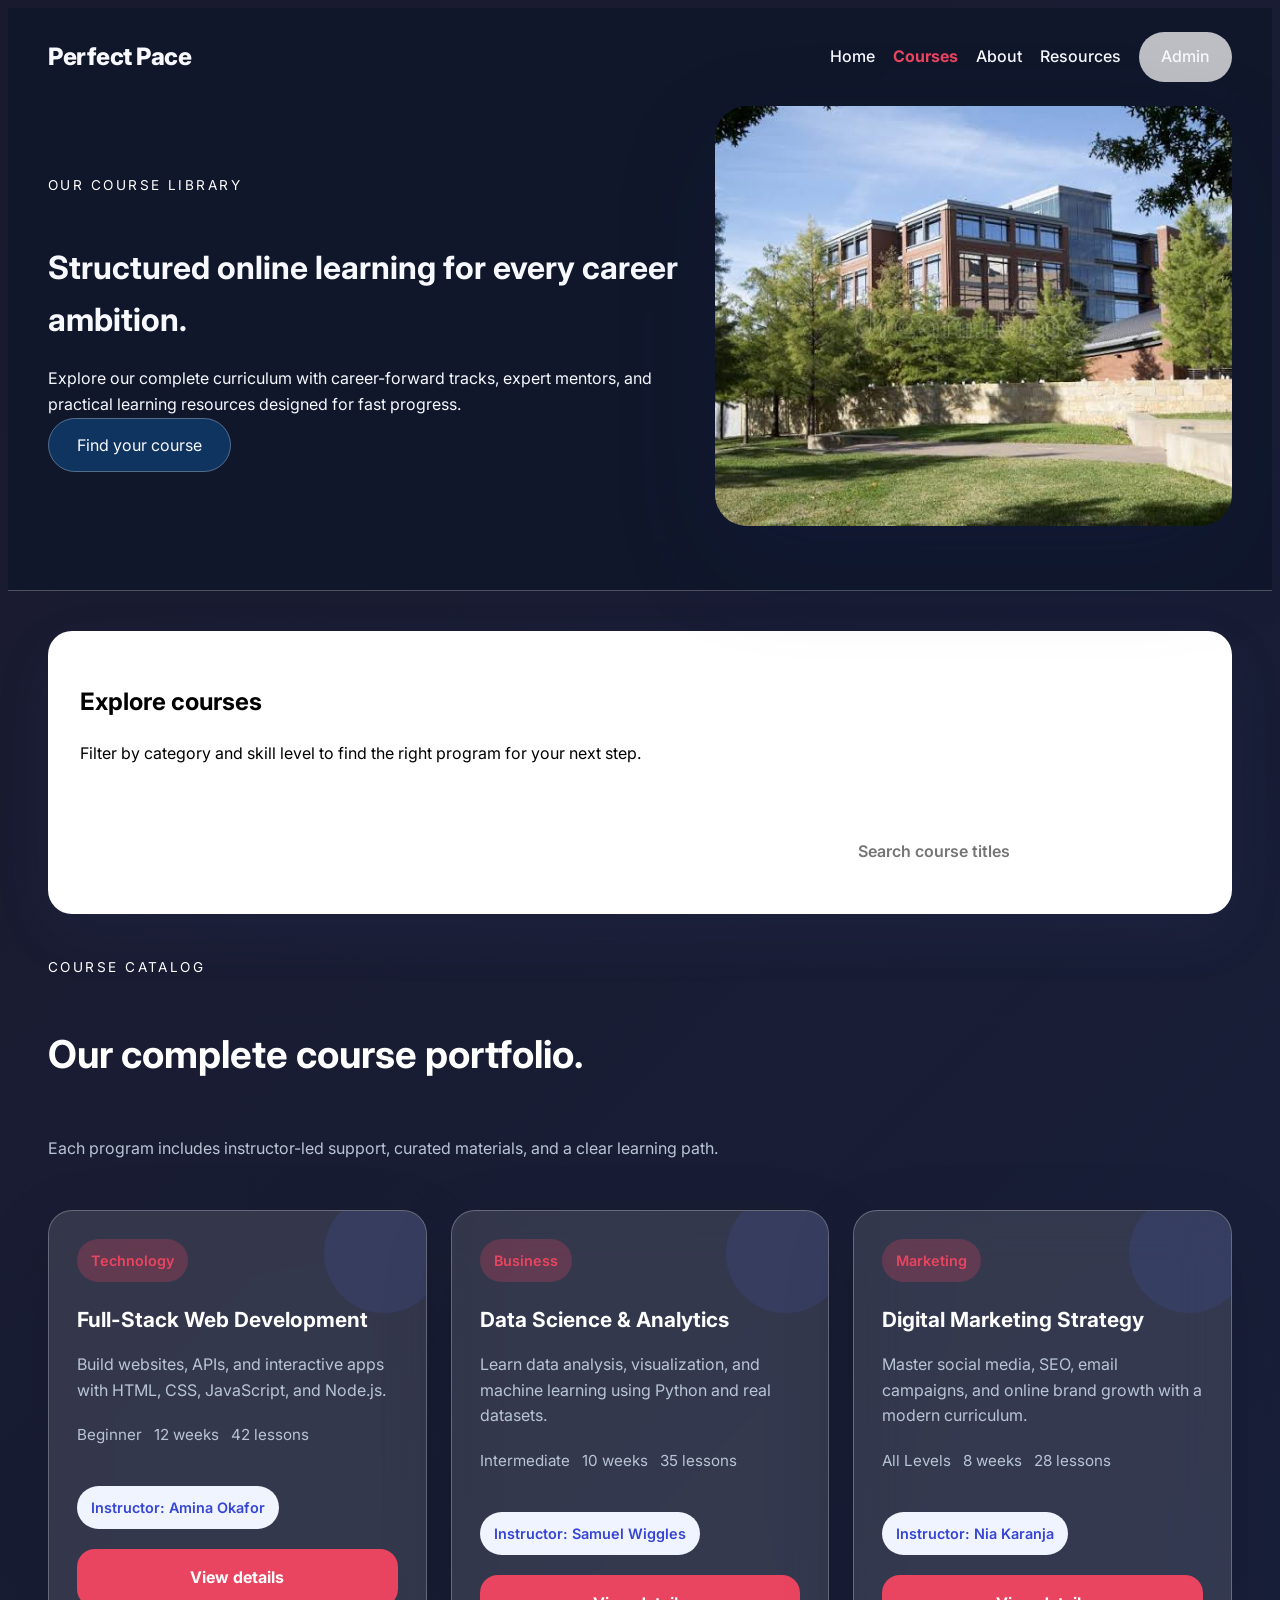
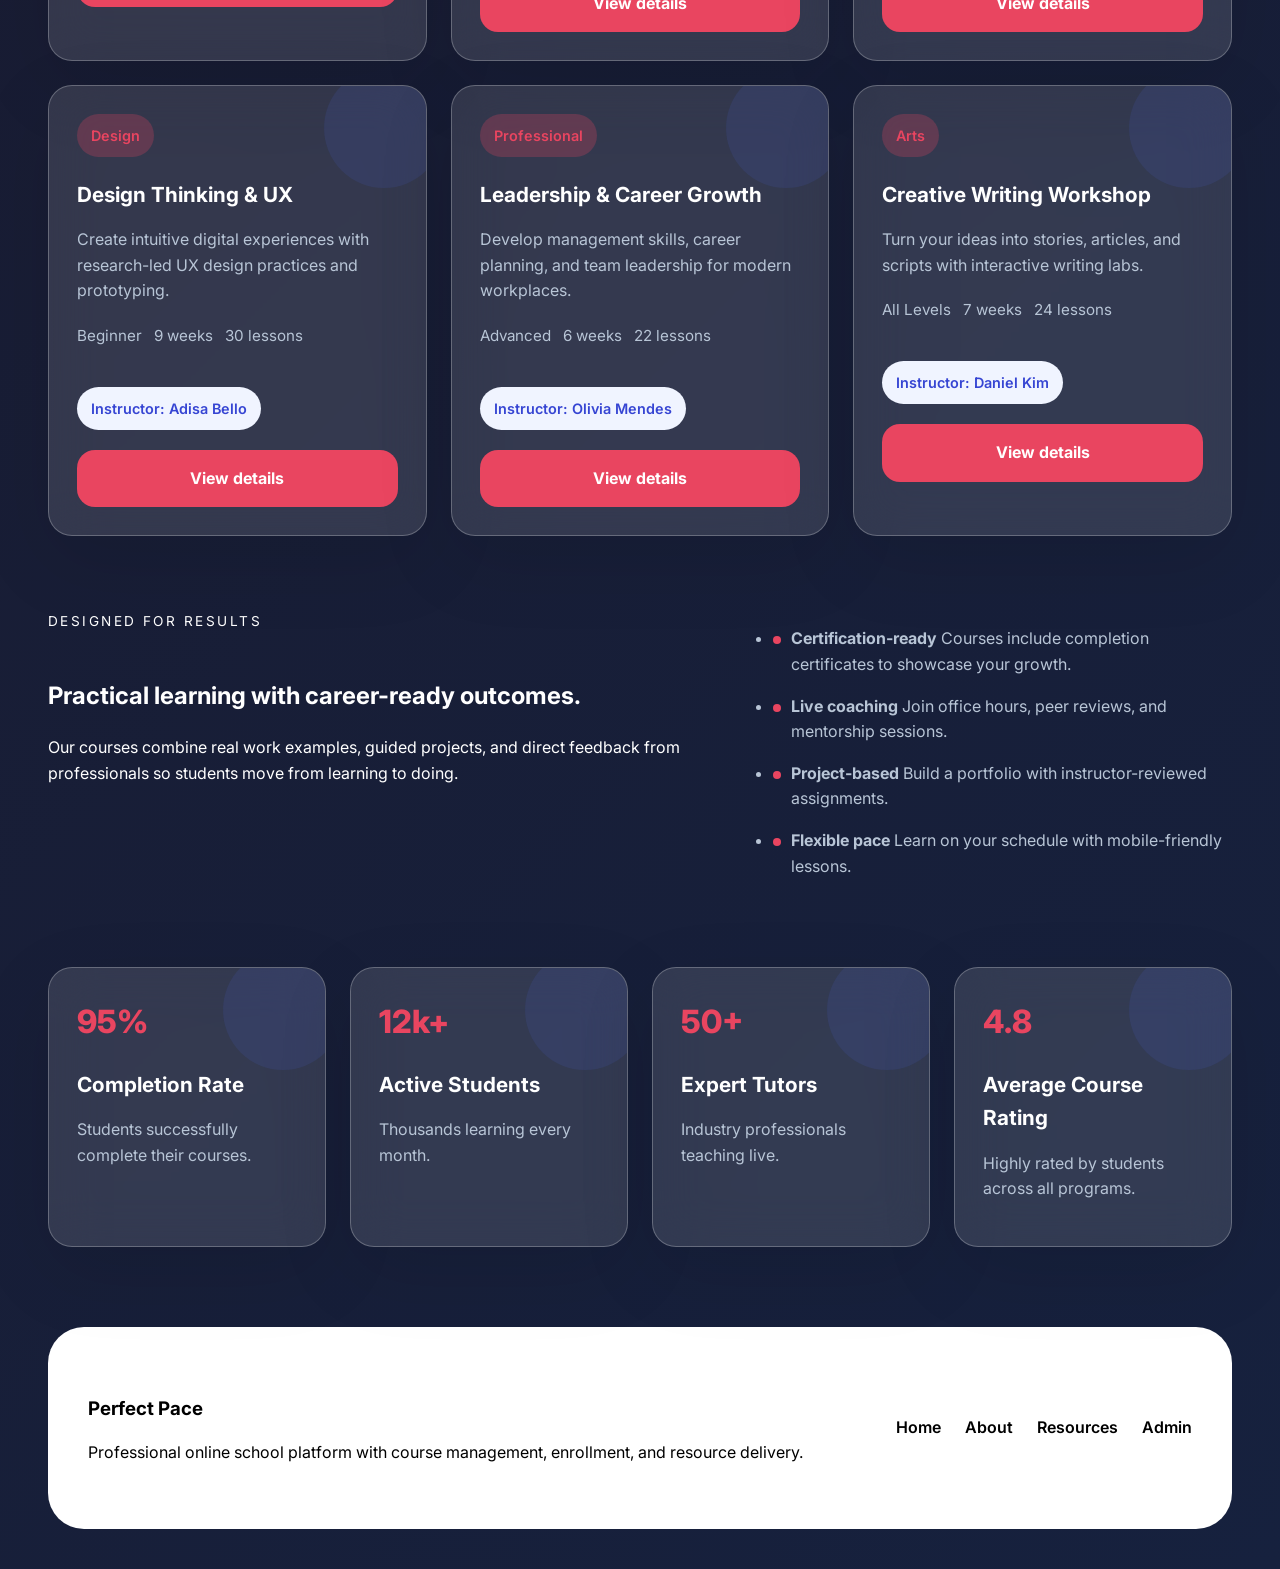
==== courses.html @ ea029daa "feat: modified html" ====
<!DOCTYPE html>
<html lang="en">
<head>
  <meta charset="UTF-8">
  <meta name="viewport" content="width=device-width, initial-scale=1.0">
  <title>Courses — Perfect Pace Online School</title>
  <link rel="stylesheet" href="styles.css">
  <link rel="preconnect" href="https://fonts.googleapis.com">
  <link rel="preconnect" href="https://fonts.gstatic.com" crossorigin>
  <link href="https://fonts.googleapis.com/css2?family=Inter:wght@400;500;600;700;800&display=swap" rel="stylesheet">
  <link rel="stylesheet" href="https://cdnjs.cloudflare.com/ajax/libs/font-awesome/6.7.2/css/all.min.css">
</head>
<body>
  <header class="page-header page-header-light">
    <div class="topbar">
      <div class="brand"><a href="index.html">Perfect Pace</a></div>
      <nav class="main-nav">
        <a href="index.html">Home</a>
        <a href="courses.html" class="active">Courses</a>
        <a href="about.html">About</a>
        <a href="resources.html">Resources</a>
        <a class="button button-secondary" href="admin.html">Admin</a>
      </nav>
      <button class="menu-toggle" id="menuToggle" aria-label="Menu"><i class="fa-solid fa-bars"></i></button>
    </div>

    <div class="page-hero">
      <div>
        <span class="eyebrow">Our course library</span>
        <h1>Structured online learning for every career ambition.</h1>
        <p>Explore our complete curriculum with career-forward tracks, expert mentors, and practical learning resources designed for fast progress.</p>
        <a class="button button-primary" href="#courseFilters">Find your course</a>
      </div>
      <div class="hero-image-block">
        <img src="images/ambience 2.jpg" alt="Students collaborating in online learning" loading="lazy">
      </div>
    </div>
  </header>

  <main class="page-content">
    <section class="course-panel" id="courseFilters">
      <div class="filter-card">
        <h2>Explore courses</h2>
        <p>Filter by category and skill level to find the right program for your next step.</p>
        <div class="course-filter-grid">
          <label>
            Category
            <select id="filterCategory">
              <option value="all">All categories</option>
            </select>
          </label>
          <label>
            Level
            <select id="filterLevel">
              <option value="all">All levels</option>
            </select>
          </label>
          <label>
            Search
            <input type="search" id="filterSearch" placeholder="Search course titles">
          </label>
        </div>
      </div>
    </section>

    <section class="section-cards">
      <div class="section-heading">
        <div>
          <span class="eyebrow">Course Catalog</span>
          <h2>Our complete course portfolio.</h2>
        </div>
        <p>Each program includes instructor-led support, curated materials, and a clear learning path.</p>
      </div>
      <div class="course-grid" id="coursesPageList"></div>
    </section>

    <section class="section-feature feature-cta">
      <div class="feature-copy">
        <span class="eyebrow">Designed for results</span>
        <h2>Practical learning with career-ready outcomes.</h2>
        <p>Our courses combine real work examples, guided projects, and direct feedback from professionals so students move from learning to doing.</p>
      </div>
      <div class="feature-panel">
        <ul class="feature-list">
          <li><strong>Certification-ready</strong> Courses include completion certificates to showcase your growth.</li>
          <li><strong>Live coaching</strong> Join office hours, peer reviews, and mentorship sessions.</li>
          <li><strong>Project-based</strong> Build a portfolio with instructor-reviewed assignments.</li>
          <li><strong>Flexible pace</strong> Learn on your schedule with mobile-friendly lessons.</li>
        </ul>
      </div>
    </section>

    <section class="section-stats">
      <div class="stats-grid">
   <div class="stat-card">
      <span>95%</span>
      <h3>Completion Rate</h3>
      <p>Students successfully complete their courses.</p>
   </div>

   <div class="stat-card">
      <span>12k+</span>
      <h3>Active Students</h3>
      <p>Thousands learning every month.</p>
   </div>

   <div class="stat-card">
      <span>50+</span>
      <h3>Expert Tutors</h3>
      <p>Industry professionals teaching live.</p>
   </div>

   <div class="stat-card">
   <span>4.8</span>
   <h3>Average Course Rating</h3>
   <p>Highly rated by students across all programs.</p>
</div>
</div>
    </section>
  </main>

  <footer class="site-footer page-footer">
    <div>
      <h3>Perfect Pace</h3>
      <p>Professional online school platform with course management, enrollment, and resource delivery.</p>
    </div>
    <div class="footer-links">
      <a href="index.html">Home</a>
      <a href="about.html">About</a>
      <a href="resources.html">Resources</a>
      <a href="admin.html">Admin</a>
    </div>
  </footer>

  <script src="script.js"></script>
</body>
</html>
---- styles.css ----
﻿:root {
  color-scheme: light;
  --bg: linear-gradient(135deg, #1a1a2e 0%, #16213e 100%);
  --surface: rgba(255, 255, 255, 0.12);
  --surface-alt: rgba(255, 255, 255, 0.08);
  --text: #ffffff;
  --muted: #b8c5d6;
  --primary: #e94560;
  --secondary: #0f3460;
  --accent: #e6a23c;
  --border: rgba(255, 255, 255, 0.25);
  --radius: 24px;
  --glass-blur: blur(24px);
}

* {
  margin: 1;
  padding: 0;
  box-sizing: border-box;
}

html {
  scroll-behavior: smooth;
}

body {
  font-family: 'Inter', sans-serif;
  background: var(--bg);
  color: var(--text);
  line-height: 1.6;
  min-height: 100vh;
}

a {
  color: inherit;
  text-decoration: none;
}

img {
  max-width: 100%;
  display: block;
}

button,
input,
select,
textarea {
  font: inherit;
}

button {
  border: none;
  cursor: pointer;
}

button:focus,
input:focus,
select:focus,
textarea:focus {
  outline: 3px solid rgba(78, 109, 255, 0.25);
  outline-offset: 2px;
}

.site-header {
  padding: 32px 40px 0;
  position: relative;
  background: rgba(15, 23, 42, 0.8);
  backdrop-filter: var(--glass-blur);
  border-bottom: 1px solid var(--border);
  color: #fff;
}

.topbar {
  display: flex;
  align-items: center;
  justify-content: space-between;
  gap: 24px;
}

.brand {
  font-size: 1.5rem;
  font-weight: 800;
  letter-spacing: -.02em;
}

.main-nav {
  display: flex;
  flex-wrap: wrap;
  gap: 18px;
  align-items: center;
}

.main-nav a {
  color: rgba(255, 255, 255, 0.9);
  font-weight: 500;
}

.button-secondary,
.button-primary,
.button-ghost {
  border-radius: 999px;
  transition: transform 0.2s ease, background-color 0.2s ease, color 0.2s ease;
}

.button-secondary {
  background: rgba(255, 255, 255, 0.15);
  color: #fff;
  padding: 12px 22px;
}

.button-secondary:hover {
  transform: translateY(-1px);
  background: rgba(255, 255, 255, 0.25);
}

.menu-toggle {
  display: none;
  background: rgba(255, 255, 255, 0.16);
  color: white;
  width: 48px;
  height: 48px;
  border-radius: 16px;
}

.hero {
  display: grid;
  grid-template-columns: 1.2fr 0.8fr;
  gap: 32px;
  align-items: center;
  padding: 72px 0 64px;
}

.hero-copy {
  max-width: 600px;
}

.eyebrow {
  display: inline-flex;
  align-items: center;
  gap: 10px;
  margin-bottom: 24px;
  font-size: 0.85rem;
  text-transform: uppercase;
  letter-spacing: 0.18em;
  color: white;
}

.hero-copy h1 {
  font-size: clamp(2.75rem, 5vw, 4.5rem);
  line-height: 1.05;
  margin-bottom: 24px;
  max-width: 12ch;
}

.hero-copy p {
  font-size: 1rem;
  max-width: 38rem;
  color: rgba(255, 255, 255, 0.9);
  margin-bottom: 32px;
}

.hero-actions {
  display: flex;
  flex-wrap: wrap;
  gap: 16px;
}

.button-primary {
    background-color: #0f3460;
  border: 1px solid rgba(255, 255, 255, 0.28);
  color: #fff;
  padding: 16px 28px;
}

.button-primary:hover {
  transform: translateY(-2px);
}

.button-ghost { 
    background-color: #0f3460;
  border: 1px solid rgba(255, 255, 255, 0.28);
  color: #fff;
  padding: 16px 28px;
}

.button-ghost:hover {
  background: rgba(255, 255, 255, 0.08);
}

.hero-panel {
  display: grid;
  gap: 20px;
}

.hero-card {
  padding: 26px;
  border-radius: var(--radius);
  background: rgba(255, 255, 255, 0.14);
  backdrop-filter: blur(12px);
  box-shadow: 0 24px 80px rgba(15, 23, 63, 0.2);
}

.hero-card-icon {
  width: 54px;
  height: 54px;
  display: grid;
  place-items: center;
  background: rgba(255, 255, 255, 0.16);
  border-radius: 18px;
  margin-bottom: 20px;
}

.hero-card h3 {
  margin-bottom: 10px;
  font-size: 1.1rem;
}

.hero-card p {
  color: rgba(255, 255, 255, 0.86);
}

main {
  padding: 64px 40px 80px;
}

.section-intro,
.section-cards,
.section-feature,
.section-testimonials,
.section-enroll {
  margin-bottom: 72px;
}

.section-heading {
  display: grid;
  gap: 14px;
  margin-bottom: 32px;
}

.section-heading h2 {
  font-size: clamp(2.15rem, 3vw, 2.8rem);
  line-height: 1.05;
}

.section-heading p {
  max-width: 70ch;
  color: var(--muted);
}

.stats-grid,
.course-grid,
.resource-grid,
.testimonial-grid {
  display: grid;
  gap: 24px;
}

.stats-grid {
  display: grid;
  grid-template-columns: repeat(auto-fit, minmax(220px, 1fr));
  gap: 24px;
  margin-top: 36px;
  align-items: stretch;
}

.stat-card {
  background: var(--surface);
  border-radius: var(--radius);
  padding: 28px;
  backdrop-filter: var(--glass-blur);
  border: 1px solid var(--border);
  box-shadow: 0 24px 80px rgba(0, 0, 0, 0.1);
  position: relative;
  overflow: hidden;
  transition: transform 0.3s ease, box-shadow 0.3s ease;
}

.stat-card:hover {
  transform: translateY(-4px);
  box-shadow: 0 30px 100px rgba(0, 0, 0, 0.15);
}

.stat-card::before {
  content: '';
  position: absolute;
  top: -18px;
  right: -18px;
  width: 120px;
  height: 120px;
  background: rgba(78, 109, 255, 0.1);
  border-radius: 50%;
}

.stat-card span {
  display: block;
  font-size: 2rem;
  font-weight: 800;
  margin-bottom: 14px;
  color: var(--primary);
  position: relative;
  z-index: 1;
}

.stat-card h3 {
  margin-bottom: 12px;
  font-size: 1.3rem;
  position: relative;
  z-index: 1;
}

.stat-card p {
  color: var(--muted);
  position: relative;
  z-index: 1;
}

.section-cards .course-grid {
  grid-template-columns: repeat(3, minmax(0, 1fr));
}

.course-card {
  background: var(--surface);
  border-radius: var(--radius);
  padding: 28px;
  backdrop-filter: var(--glass-blur);
  border: 1px solid var(--border);
  box-shadow: 0 24px 80px rgba(0, 0, 0, 0.1);
  position: relative;
  overflow: hidden;
  transition: transform 0.3s ease, box-shadow 0.3s ease;
}

.course-card:hover {
  transform: translateY(-4px);
  box-shadow: 0 30px 100px rgba(0, 0, 0, 0.15);
}

.course-card::before {
  content: '';
  position: absolute;
  top: -18px;
  right: -18px;
  width: 120px;
  height: 120px;
  background: rgba(78, 109, 255, 0.1);
  border-radius: 50%;
}

.course-card h3 {
  margin-bottom: 14px;
  font-size: 1.3rem;
}

.course-card p {
  color: var(--muted);
  margin-bottom: 20px;
}

.course-meta {
  display: flex;
  flex-wrap: wrap;
  gap: 12px;
  margin-bottom: 24px;
  color: var(--muted);
  font-size: 0.95rem;
}

.badge {
  display: inline-flex;
  align-items: center;
  gap: 8px;
  padding: 10px 14px;
  border-radius: 999px;
  background: rgba(233, 69, 96, 0.25);
  color: var(--primary);
  font-weight: 600;
  font-size: 0.9rem;
}

.course-card button {
  width: 100%;
  padding: 16px;
  border-radius: 18px;
  background: var(--primary);
  color: #fff;
  font-weight: 700;
}

.course-card button:hover {
  transform: translateY(-1px);
}

.section-feature {
  display: grid;
  grid-template-columns: 1.2fr 0.8fr;
  gap: 36px;
  align-items: start;
}

.section-feature .resource-grid {
  grid-template-columns: 1fr;
}

.resource-card {
  padding: 26px;
  background: var(--surface);
  border-radius: var(--radius);
  backdrop-filter: var(--glass-blur);
  border: 1px solid var(--border);
  box-shadow: 0 20px 60px rgba(0, 0, 0, 0.1);
}

.resource-card h3 {
  font-size: 1.15rem;
  margin-bottom: 14px;
}

.resource-card p {
  color: var(--muted);
}

.resource-card .resource-footer {
  display: flex;
  justify-content: space-between;
  gap: 12px;
  margin-top: 20px;
  color: var(--primary);
  font-weight: 700;
}

.section-testimonials .testimonial-grid {
  grid-template-columns: repeat(2, minmax(0, 1fr));
}

.testimonial-card {
  padding: 28px;
  background: var(--surface);
  border-radius: var(--radius);
  backdrop-filter: var(--glass-blur);
  border: 1px solid var(--border);
  box-shadow: 0 20px 60px rgba(0, 0, 0, 0.1);
  transition: transform 0.3s ease, box-shadow 0.3s ease;
}

.testimonial-card:hover {
  transform: translateY(-2px);
  box-shadow: 0 25px 75px rgba(0, 0, 0, 0.15);
}

.testimonial-header {
  display: flex;
  align-items: center;
  gap: 16px;
  margin-bottom: 18px;
}

.testimonial-avatar {
  width: 56px;
  height: 56px;
  border-radius: 18px;
  display: grid;
  place-items: center;
  background: rgba(233, 69, 96, 0.25);
  color: var(--primary);
  font-weight: 700;
}

.testimonial-card p {
  color: var(--muted);
  margin-bottom: 18px;
}

.review-stars {
  display: flex;
  gap: 6px;
  color: #ffb838;
}

.section-enroll {
  display: grid;
  grid-template-columns: 1.2fr 0.8fr;
  gap: 32px;
}

.enroll-card,
.preview-card {
  padding: 32px;
  background: var(--surface);
  border-radius: var(--radius);
  backdrop-filter: var(--glass-blur);
  border: 1px solid var(--border);
  box-shadow: 0 20px 60px rgba(0, 0, 0, 0.1);
}

.enroll-card h2,
.preview-card h3 {
  margin-bottom: 18px;
}

.form-grid {
  display: grid;
  gap: 18px;
}

label {
  display: grid;
  gap: 10px;
  color: var(--text);
  font-weight: 600;
}

input,
select,
textarea {
  width: 100%;
  border-radius: 18px;
  border: 1px solid var(--border);
  padding: 16px 18px;
  background: var(--surface);
  backdrop-filter: var(--glass-blur);
  color: var(--text);
}

textarea {
  resize: vertical;
}

.form-actions {
  margin-top: 16px;
  display: flex;
  flex-wrap: wrap;
  gap: 16px;
  align-items: center;
}

.form-success {
  color: #206a49;
  font-weight: 600;
}

.preview-card ul {
  display: grid;
  gap: 12px;
  margin-top: 16px;
  color: var(--muted);
}

.preview-light {
  background: var(--surface-alt);
}

.site-footer {
  display: flex;
  justify-content: space-between;
  gap: 36px;
  padding: 48px 40px 48px;
  background: #ffffff;
  border-radius: 36px;
  margin: 0 40px 40px;
  color: #000000;
}

.site-footer h3 {
  margin-bottom: 16px;
}

.footer-links {
  display: flex;
  gap: 24px;
  flex-wrap: wrap;
  align-items: center;
}

.footer-links a {
  color: #000000;
  font-weight: 600;
}

.admin-header {
  padding: 32px 40px;
  display: flex;
  justify-content: space-between;
  align-items: center;
  gap: 20px;
}

.admin-header .brand {
  color: var(--primary);
}

.admin-main {
  padding: 24px 40px 80px;
}

.admin-grid {
  display: grid;
  grid-template-columns: repeat(3, minmax(0, 1fr));
  gap: 24px;
  margin-bottom: 40px;
}

.admin-card {
  background: var(--surface);
  border-radius: var(--radius);
  padding: 28px;
  backdrop-filter: var(--glass-blur);
  border: 1px solid var(--border);
  box-shadow: 0 20px 60px rgba(0, 0, 0, 0.1);
}

.admin-card span {
  display: block;
  font-size: 2rem;
  font-weight: 800;
  margin-bottom: 8px;
  color: var(--primary);
}

.admin-card p {
  color: var(--muted);
}

.admin-section {
  margin-bottom: 42px;
}

.admin-section h2 {
  margin-bottom: 22px;
}

.admin-table {
  width: 100%;
  border-collapse: collapse;
  background: var(--surface);
  border-radius: var(--radius);
  overflow: hidden;
  backdrop-filter: var(--glass-blur);
  border: 1px solid var(--border);
  box-shadow: 0 24px 80px rgba(0, 0, 0, 0.1);
}

.admin-table th,
.admin-table td {
  padding: 18px 20px;
  text-align: left;
}

.admin-table th {
  color: var(--muted);
  font-weight: 700;
  text-transform: uppercase;
  letter-spacing: 0.04em;
  background: #f8f9ff;
}

.admin-table tbody tr {
  border-top: 1px solid #eef1ff;
}

.admin-table tbody tr:hover {
  background: #fafbff;
}

.admin-table button {
  background: transparent;
  color: var(--primary);
  font-weight: 700;
}

.toggle-badge {
  display: inline-flex;
  align-items: center;
  gap: 8px;
  padding: 8px 14px;
  border-radius: 999px;
  background: rgba(78, 109, 255, 0.08);
  color: var(--primary);
}

.admin-form {
  display: grid;
  gap: 18px;
}

.admin-form label {
  display: grid;
  gap: 10px;
  color: var(--text);
  font-weight: 600;
}

.admin-form input,
.admin-form select,
.admin-form textarea {
  border: 1px solid var(--border);
  border-radius: 18px;
  padding: 16px 18px;
  background: var(--surface);
  backdrop-filter: var(--glass-blur);
}

@media (max-width: 1080px) {
  .hero,
  .section-feature,
  .section-enroll,
  .site-footer {
    grid-template-columns: 1fr;
  }

  .stats-grid,
  .section-cards .course-grid,
  .section-testimonials .testimonial-grid,
  .admin-grid {
    grid-template-columns: repeat(2, minmax(0, 1fr));
  }
}

@media (max-width: 760px) {
  .site-header,
  main,
  .site-footer,
  .admin-main {
    padding-left: 20px;
    padding-right: 20px;
  }

  .topbar {
    flex-direction: column;
    align-items: flex-start;
  }

  .main-nav {
    display: none;
  }

  .main-nav.active {
    display: flex;
    position: absolute;
    top: 96px;
    right: 20px;
    flex-direction: column;
    gap: 16px;
    background: rgba(255, 255, 255, 0.96);
    box-shadow: 0 24px 60px rgba(15, 23, 63, 0.12);
    padding: 20px;
    border-radius: 24px;
    width: calc(100% - 40px);
    max-width: 320px;
    z-index: 20;
  }

  .menu-toggle {
    display: inline-flex;
  }

  .section-cards .course-grid,
  .section-feature .resource-grid,
  .section-testimonials .testimonial-grid,
  .section-enroll,
  .stats-grid,
  .admin-grid {
    grid-template-columns: 1fr;
  }
}

@media (max-width: 520px) {
  .hero-card,
  .enroll-card,
  .preview-card,
  .admin-card {
    padding: 22px;
  }
}

/* Page and layout enhancements */
.page-header {
  background: rgba(15, 23, 42, 0.8);
  backdrop-filter: var(--glass-blur);
  border-bottom: 1px solid var(--border);
  color: #fff;
}

.page-header .topbar {
  padding: 24px 40px;
}

.page-hero {
  display: grid;
  grid-template-columns: 1.1fr 0.9fr;
  gap: 36px;
  align-items: center;
  padding: 0 40px 64px;
}

.hero-large {
  padding-bottom: 80px;
}

.hero-copy {
  max-width: 620px;
}

.hero-image-block {
  border-radius: 32px;
  overflow: hidden;
  box-shadow: 0 36px 100px rgba(18, 30, 83, 0.18);
}

.hero-image-block img {
  width: 100%;
  height: 100%;
  object-fit: cover;
  min-height: 420px;
}

.section-highlights {
  display: grid;
  grid-template-columns: repeat(4, minmax(0, 1fr));
  gap: 20px;
  margin: 64px 0;
}

.feature-card {
  background: var(--surface);
  border-radius: var(--radius);
  padding: 28px;
  display: grid;
  gap: 18px;
  backdrop-filter: var(--glass-blur);
  border: 1px solid var(--border);
  box-shadow: 0 20px 60px rgba(0, 0, 0, 0.1);
  transition: transform 0.3s ease, box-shadow 0.3s ease;
}

.feature-card:hover {
  transform: translateY(-3px);
  box-shadow: 0 25px 80px rgba(0, 0, 0, 0.15);
}

.feature-card i {
  width: 48px;
  height: 48px;
  display: grid;
  place-items: center;
  border-radius: 16px;
  color: var(--primary);
  background: rgba(233, 69, 96, 0.25);
  font-size: 1.2rem;
}

.section-team {
  margin-top: 72px;
}

.instructor-grid {
  display: grid;
  grid-template-columns: repeat(3, minmax(0, 1fr));
  gap: 24px;
  margin-top: 32px;
}

.instructor-card {
  background: var(--surface);
  border-radius: var(--radius);
  overflow: hidden;
  backdrop-filter: var(--glass-blur);
  border: 1px solid var(--border);
  box-shadow: 0 20px 60px rgba(0, 0, 0, 0.1);
  transition: transform 0.3s ease, box-shadow 0.3s ease;
}

.instructor-card:hover {
  transform: translateY(-3px);
  box-shadow: 0 25px 80px rgba(0, 0, 0, 0.15);
}

.instructor-card img {
  width: 100%;
  height: 280px;
  object-fit: cover;
}

.instructor-card h3 {
  margin: 20px 24px 10px;
}

.instructor-card p {
  margin: 0 24px 24px;
  color: var(--muted);
}

.feature-list {
  display: grid;
  gap: 16px;
  margin-top: 18px;
}

.feature-list li {
  padding-left: 18px;
  position: relative;
  color: var(--muted);
}

.feature-list li::before {
  content: "";
  position: absolute;
  left: 0;
  top: 10px;
  width: 8px;
  height: 8px;
  border-radius: 50%;
  background: var(--primary);
}

.page-footer {
  margin: 0 40px 40px;
}

.page-content {
  padding: 0 40px 80px;
}

.page-header.page-header-light {
  background: rgba(15, 23, 42, 0.8);
  color: #f8f9ff;
}

.page-header.page-header-light .topbar {
  padding: 24px 40px;
}

.page-header.page-header-light .main-nav a {
  color: #f8f9ff;
}

.page-header.page-header-light .main-nav a.active {
  color: var(--primary);
}

.page-header.page-header-light .button-secondary {
  color: var(--text);
  background: rgba(255, 255, 255, 0.72);
}

.course-panel {
  margin: 40px 0;
}

.filter-card {
  padding: 32px;
  border-radius: var(--radius);
  background: #ffffff;
  box-shadow: 0 20px 60px rgba(92, 101, 176, 0.08);
  color: #000000;
}

.course-filter-grid {
  display: grid;
  grid-template-columns: repeat(3, minmax(0, 1fr));
  gap: 18px;
  margin-top: 20px;
}

.course-filter-grid label {
  display: grid;
  gap: 10px;
}

.page-header a {
  color: inherit;
}

.page-header a.active {
  color: #ffffff;
  font-weight: 700;
}

@media (max-width: 1080px) {
  .page-hero,
  .section-highlights,
  .section-team,
  .course-filter-grid,
  .page-footer {
    grid-template-columns: 1fr;
  }

  .section-highlights,
  .instructor-grid {
    grid-template-columns: 1fr;
  }
}

@media (max-width: 760px) {
  .page-header .topbar,
  .page-hero,
  .feature-panel,
  .course-panel,
  .page-content,
  .page-footer {
    padding-left: 20px;
    padding-right: 20px;
  }

  .page-hero {
    grid-template-columns: 1fr;
    gap: 24px;
  }

  .hero-image-block img {
    min-height: 260px;
  }

  .main-nav.active {
    top: 82px;
  }

  .empty-state {
    padding: 40px 24px;
    background: var(--surface);
    border-radius: var(--radius);
    color: var(--muted);
    backdrop-filter: var(--glass-blur);
    border: 1px solid var(--border);
    box-shadow: 0 20px 60px rgba(0, 0, 0, 0.1);
  }
}
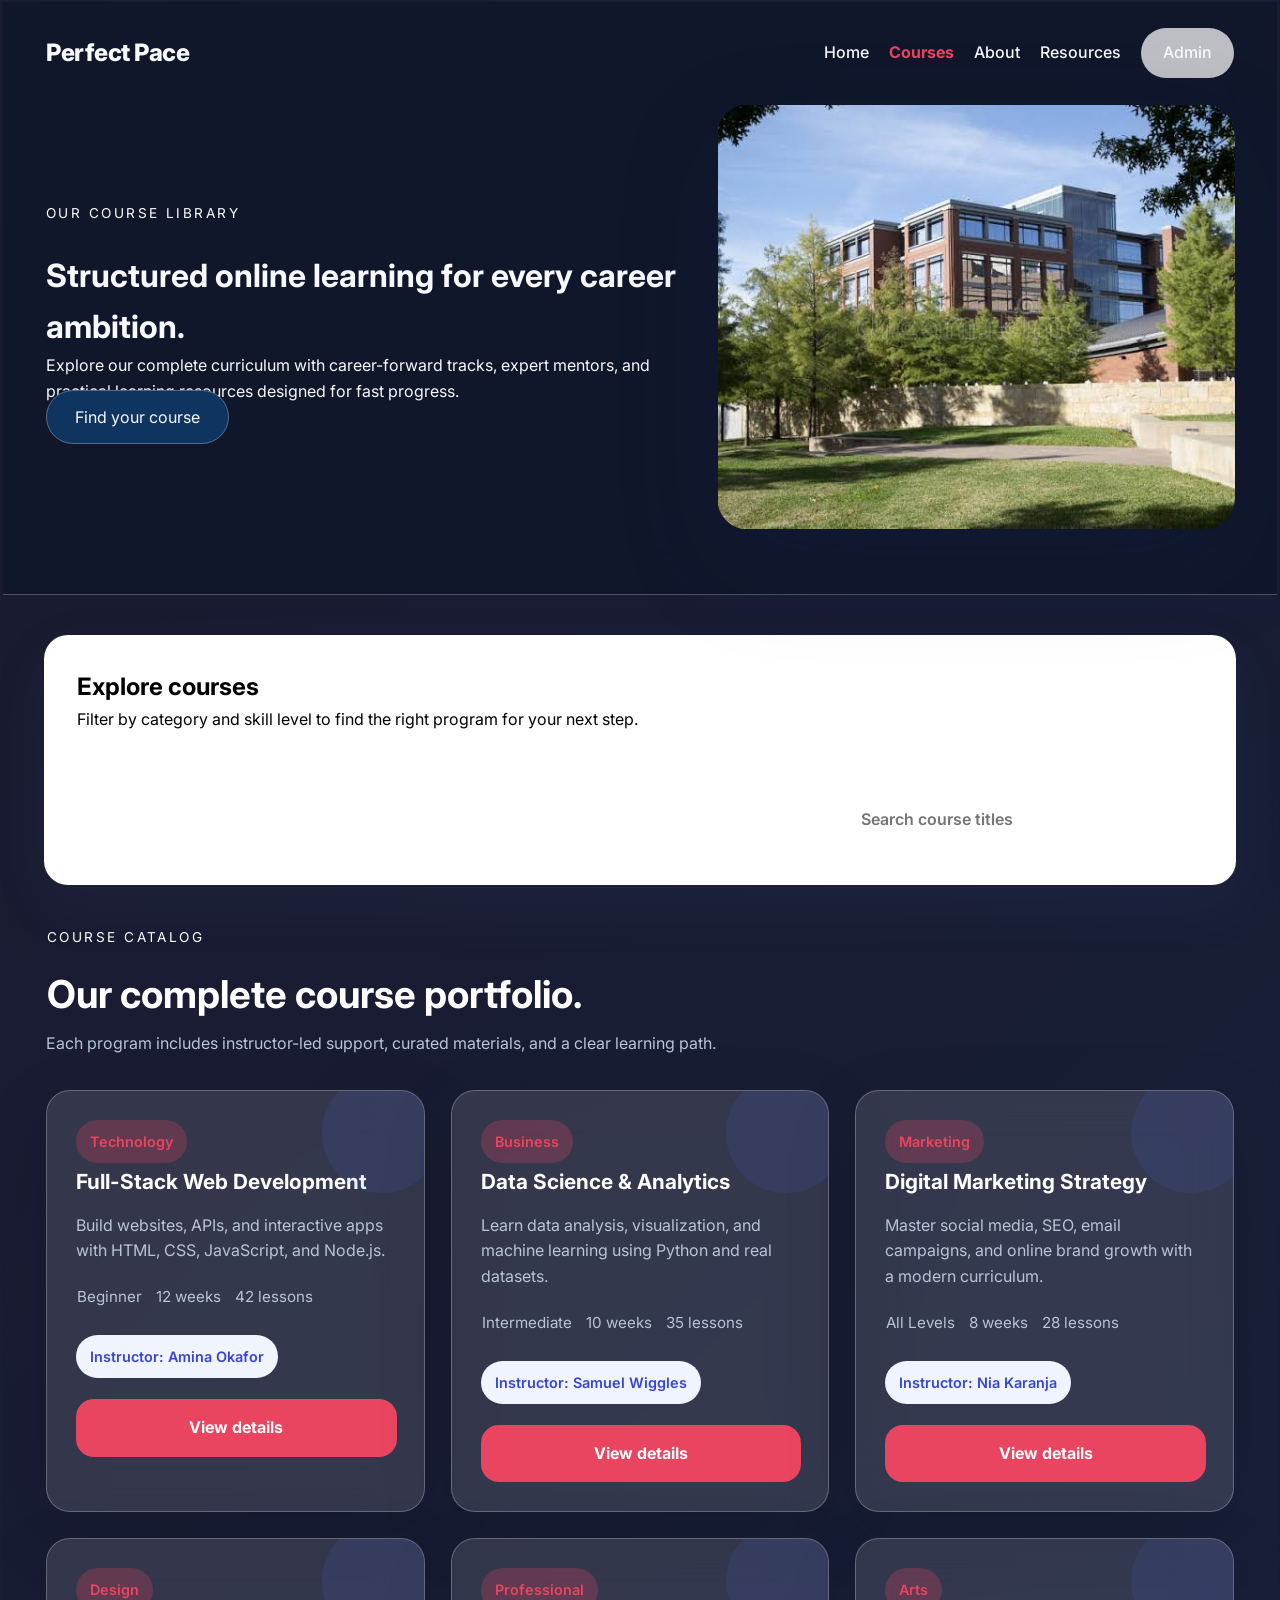
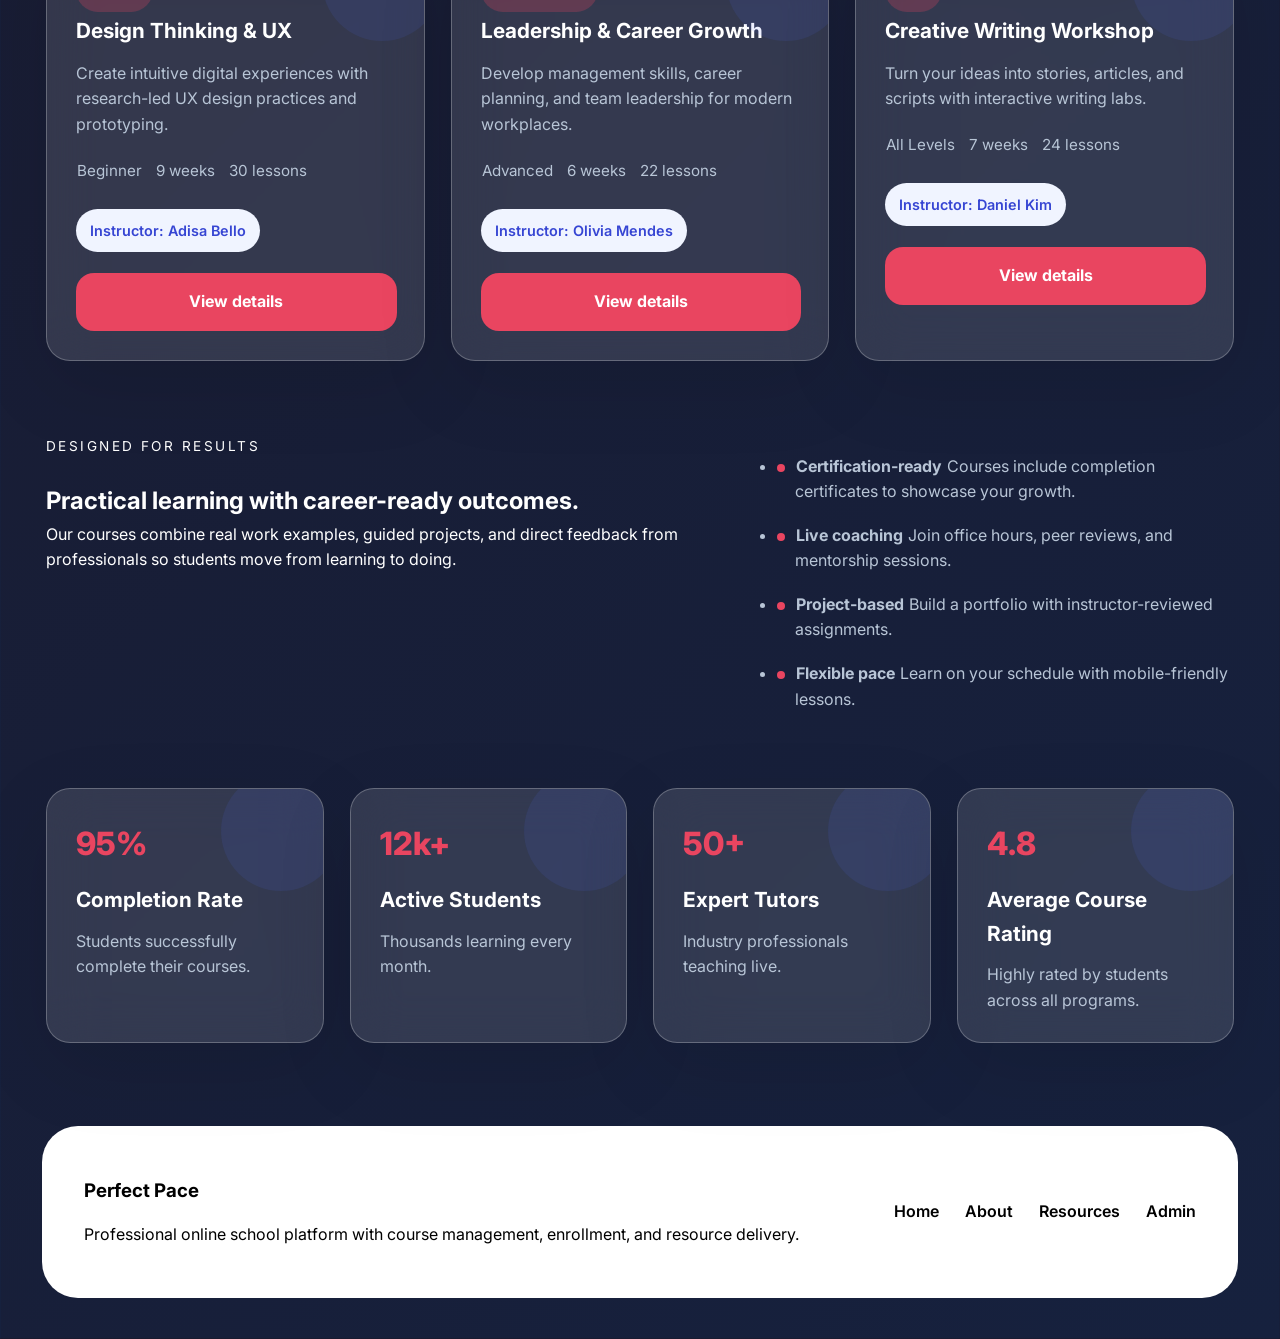
==== commit 4399c09f: "Remove DOCTYPE and opening HTML tags from courses.html" ====
--- a/courses.html
+++ b/courses.html
@@ -1,7 +1,4 @@
-<!DOCTYPE html>
-<html lang="en">
-<head>
-  <meta charset="UTF-8">
+
   <meta name="viewport" content="width=device-width, initial-scale=1.0">
   <title>Courses — Perfect Pace Online School</title>
   <link rel="stylesheet" href="styles.css">
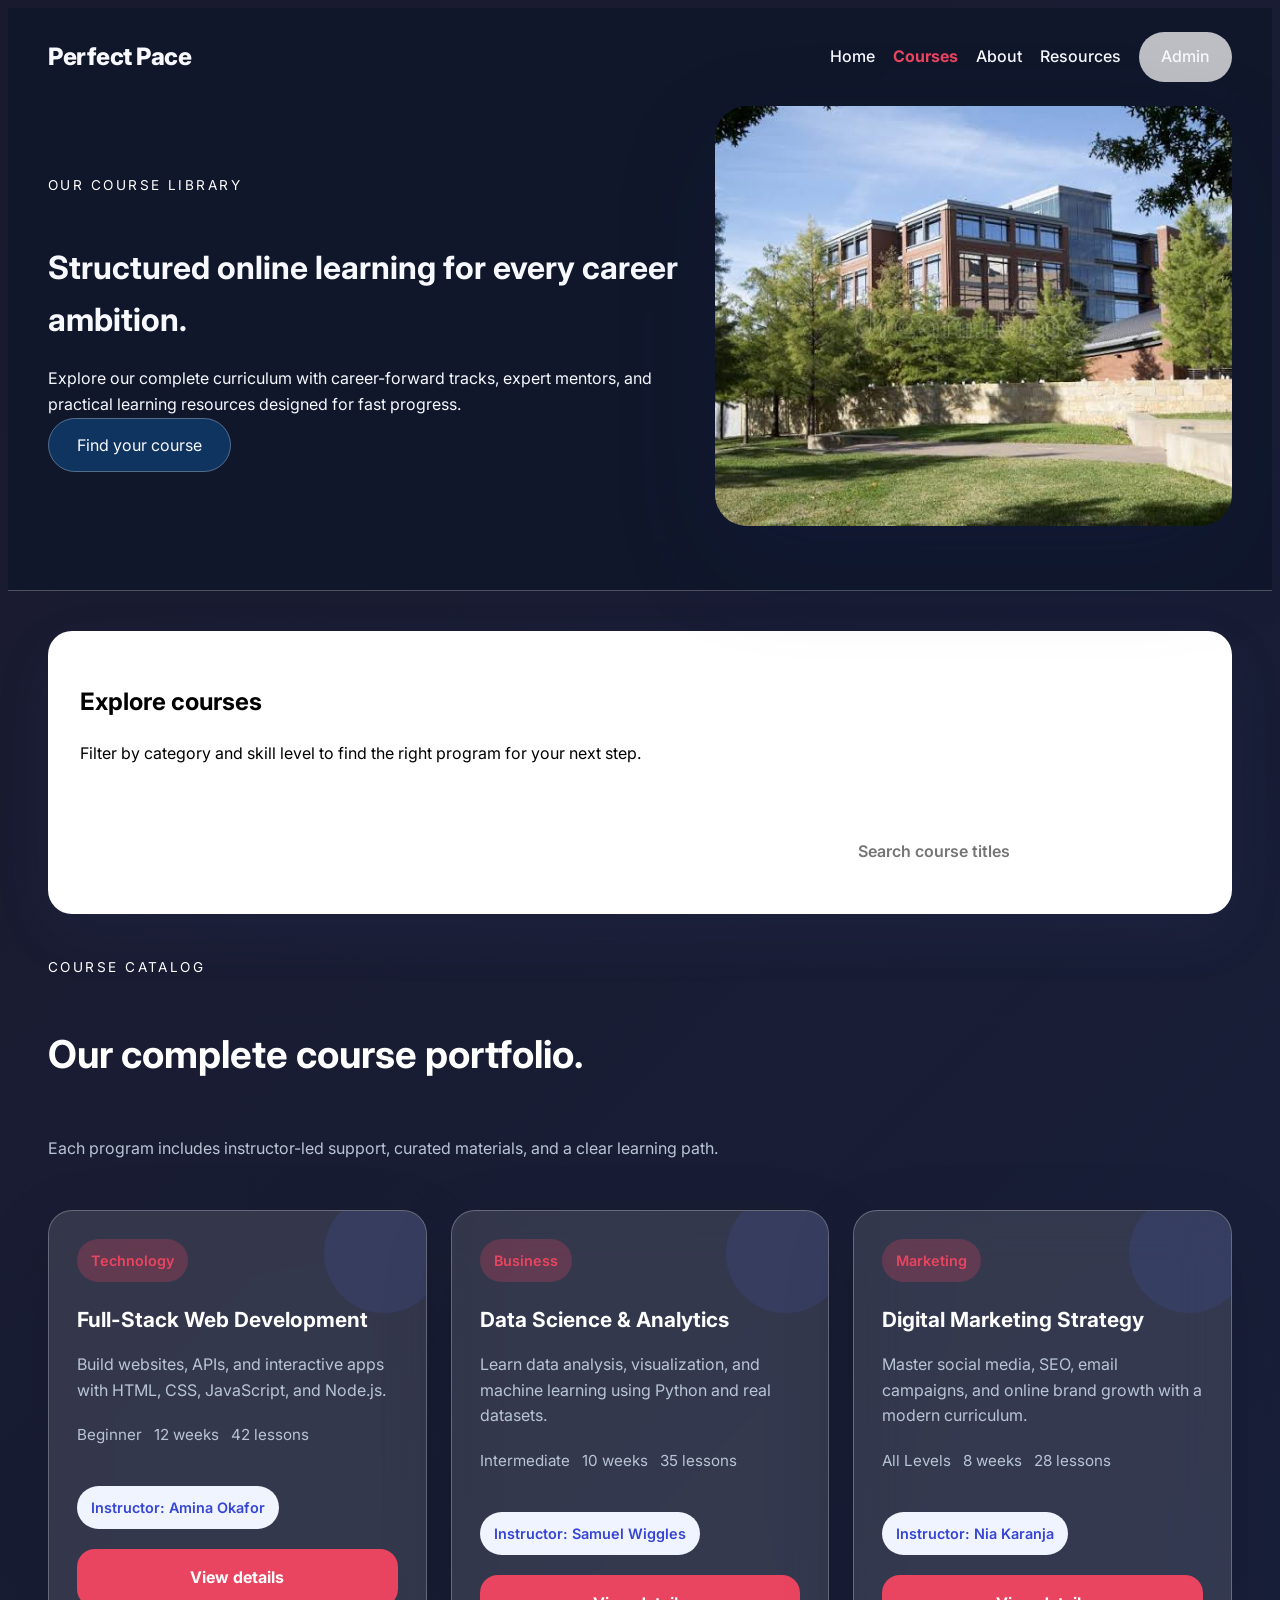
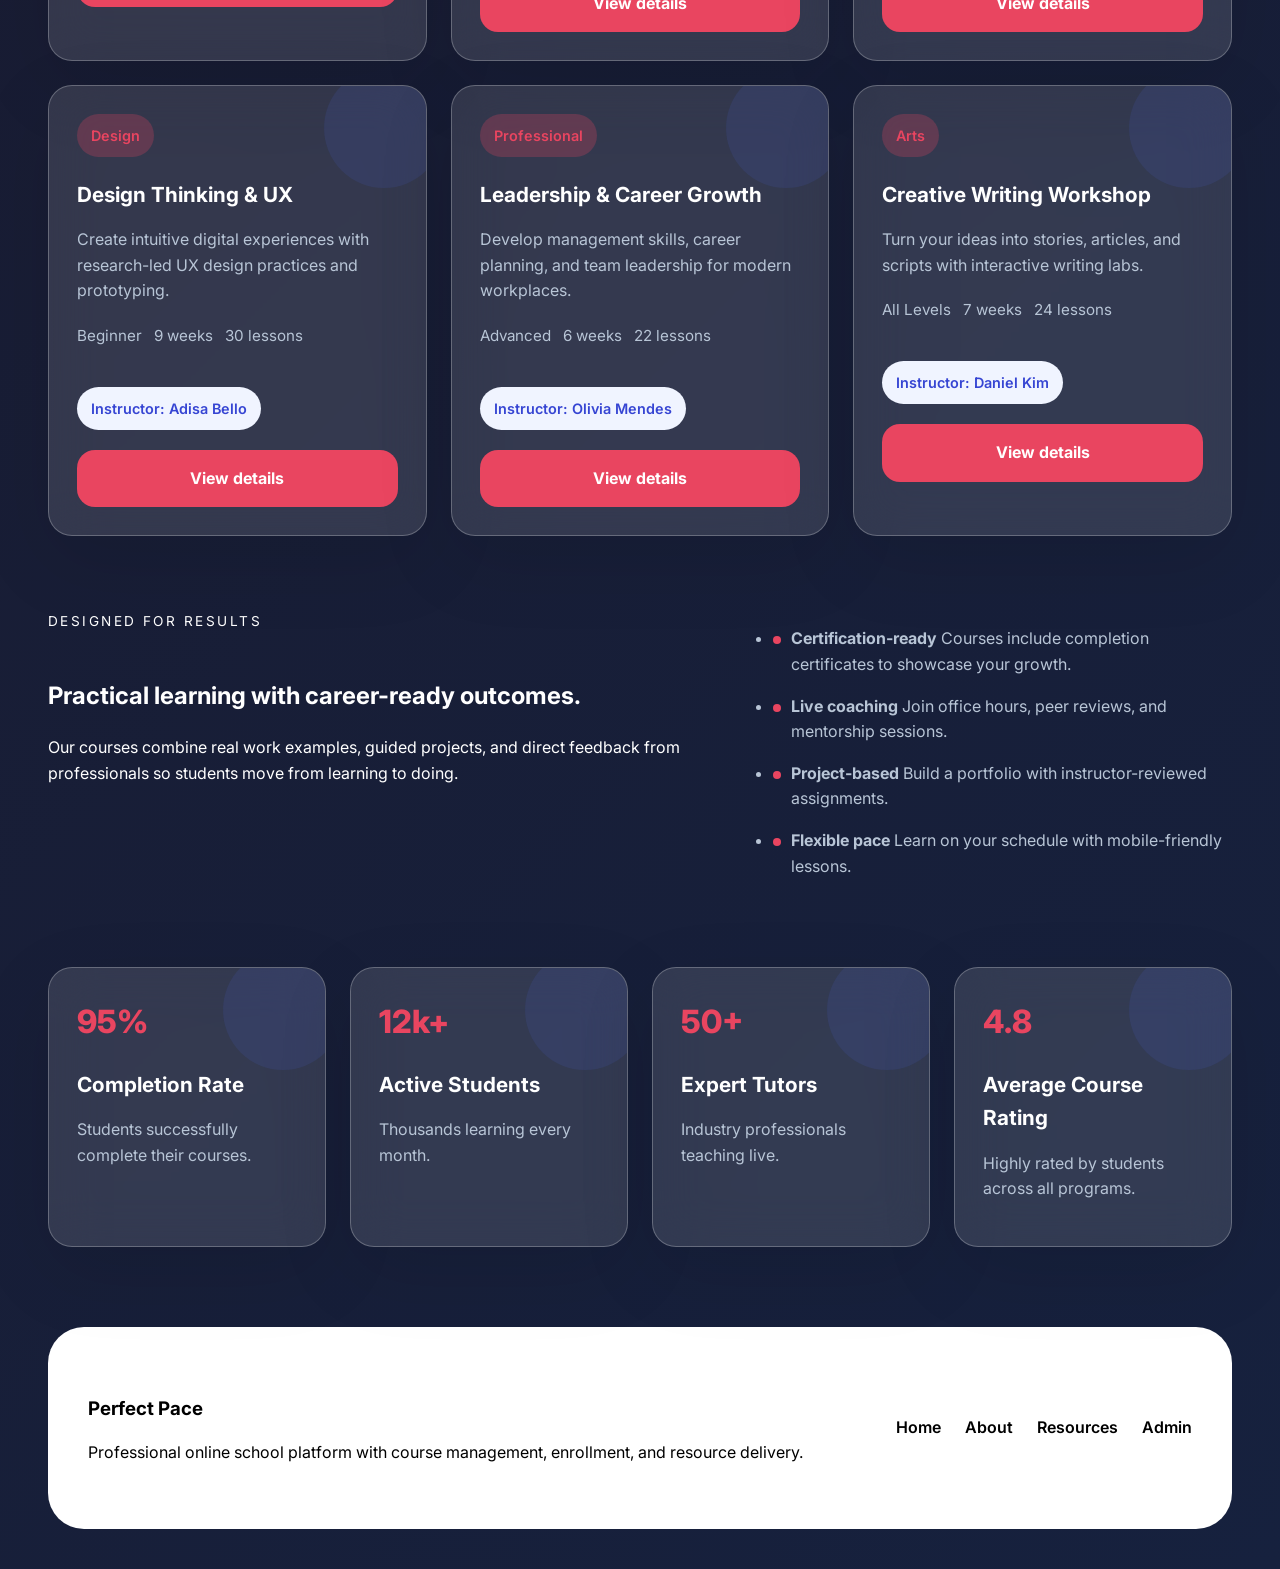
==== commit 47f1fe85: "feat: re-modified course html" ====
--- a/courses.html
+++ b/courses.html
@@ -1,4 +1,7 @@
-
+﻿<!DOCTYPE html>
+<html lang="en">
+<head>
+  <meta charset="UTF-8">
   <meta name="viewport" content="width=device-width, initial-scale=1.0">
   <title>Courses — Perfect Pace Online School</title>
   <link rel="stylesheet" href="styles.css">
